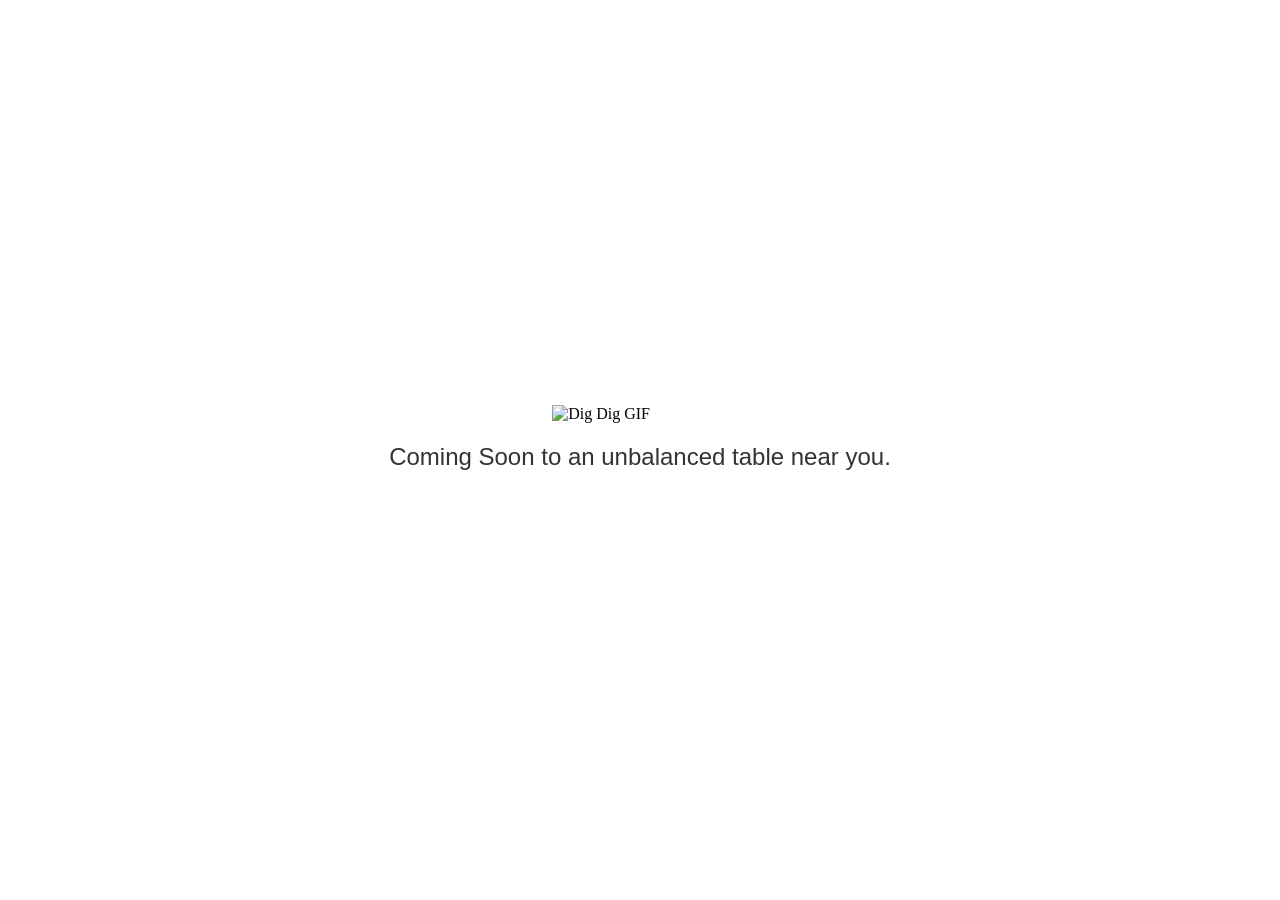
==== index.html @ 2b05771e "Update index.html" ====
<!DOCTYPE html>
<html lang="en">
<head>
    <meta charset="UTF-8">
    <meta name="viewport" content="width=device-width, initial-scale=1.0">
    <meta http-equiv="X-UA-Compatible" content="IE=edge">
    <title>Dig-dig: Fixing unbalanced tables</title>
    <style>
        body, html {
            height: 100%;
            margin: 0;
            display: flex;
            justify-content: center;
            align-items: center;
            flex-direction: column; /* Stacks items vertically */
            background-color: #ffffff; /* White background */
        }
        img {
            width: 35%; /* Set the width of the GIF to 25% of the page */
            height: auto; /* Maintain aspect ratio */
        }
        p {
            font-size: 24px;
            font-family: Arial, sans-serif; /* Ensures Arial font */
            color: #333333;
            margin-top: 20px; /* Space between the GIF and text */
        }
    </style>
</head>
<body>
    <img src="https://res.cloudinary.com/dgdgcugns/image/upload/v1725746809/download_upkqeu.gif" alt="Dig Dig GIF">
    <p>Coming Soon to an unbalanced table near you.</p>
</body>
</html>
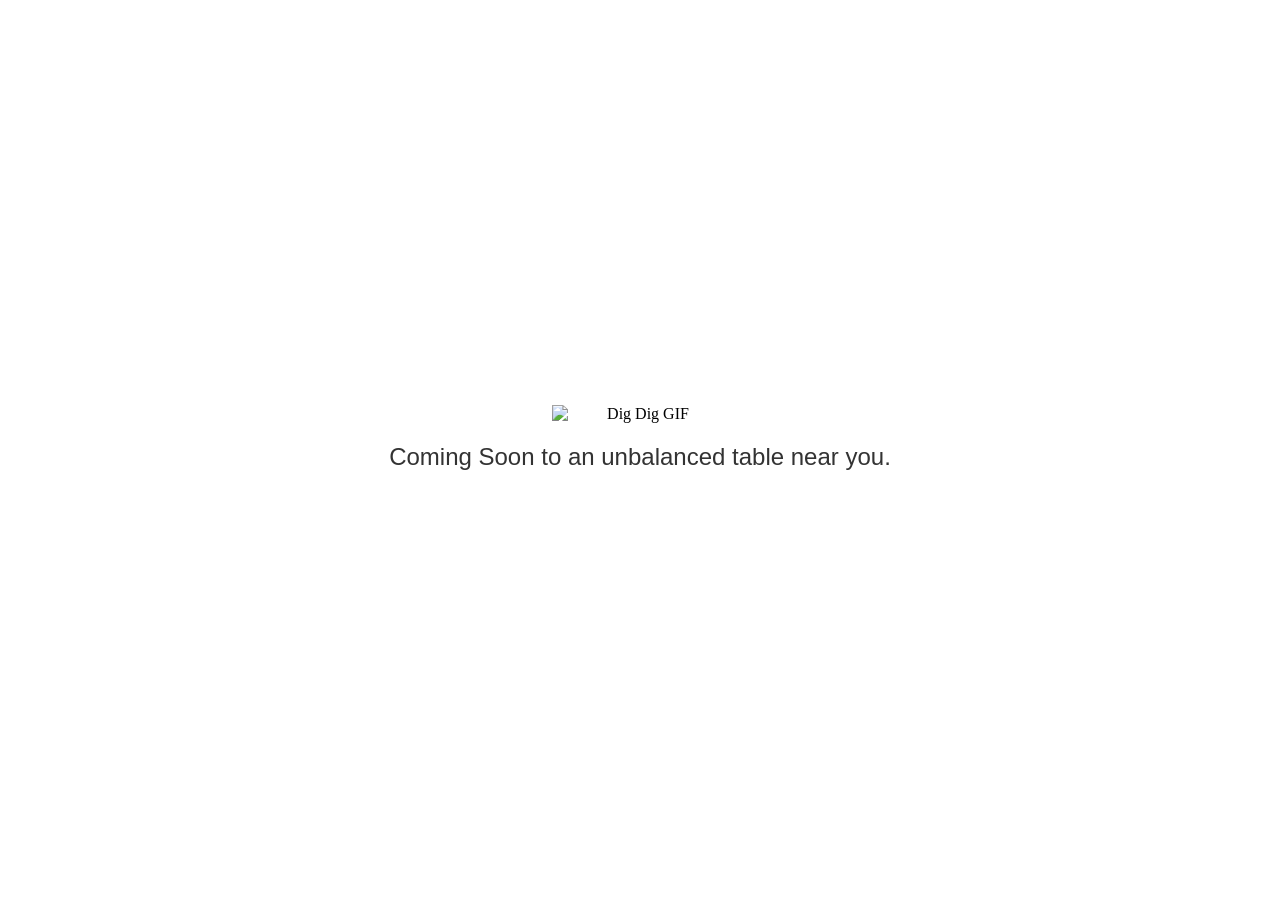
==== commit dcf06f58: "Update index.html" ====
--- a/index.html
+++ b/index.html
@@ -14,9 +14,10 @@
             align-items: center;
             flex-direction: column; /* Stacks items vertically */
             background-color: #ffffff; /* White background */
+            text-align: center; /* Center text for mobile */
         }
         img {
-            width: 35%; /* Set the width of the GIF to 25% of the page */
+            width: 35%; /* Set the width of the GIF to 35% of the page on larger screens */
             height: auto; /* Maintain aspect ratio */
         }
         p {
@@ -25,6 +26,16 @@
             color: #333333;
             margin-top: 20px; /* Space between the GIF and text */
         }
+
+        /* Add media queries to adjust for smaller screens */
+        @media (max-width: 600px) {
+            img {
+                width: 60%; /* Increase the size for mobile devices */
+            }
+            p {
+                font-size: 18px; /* Reduce text size on smaller screens */
+            }
+        }
     </style>
 </head>
 <body>
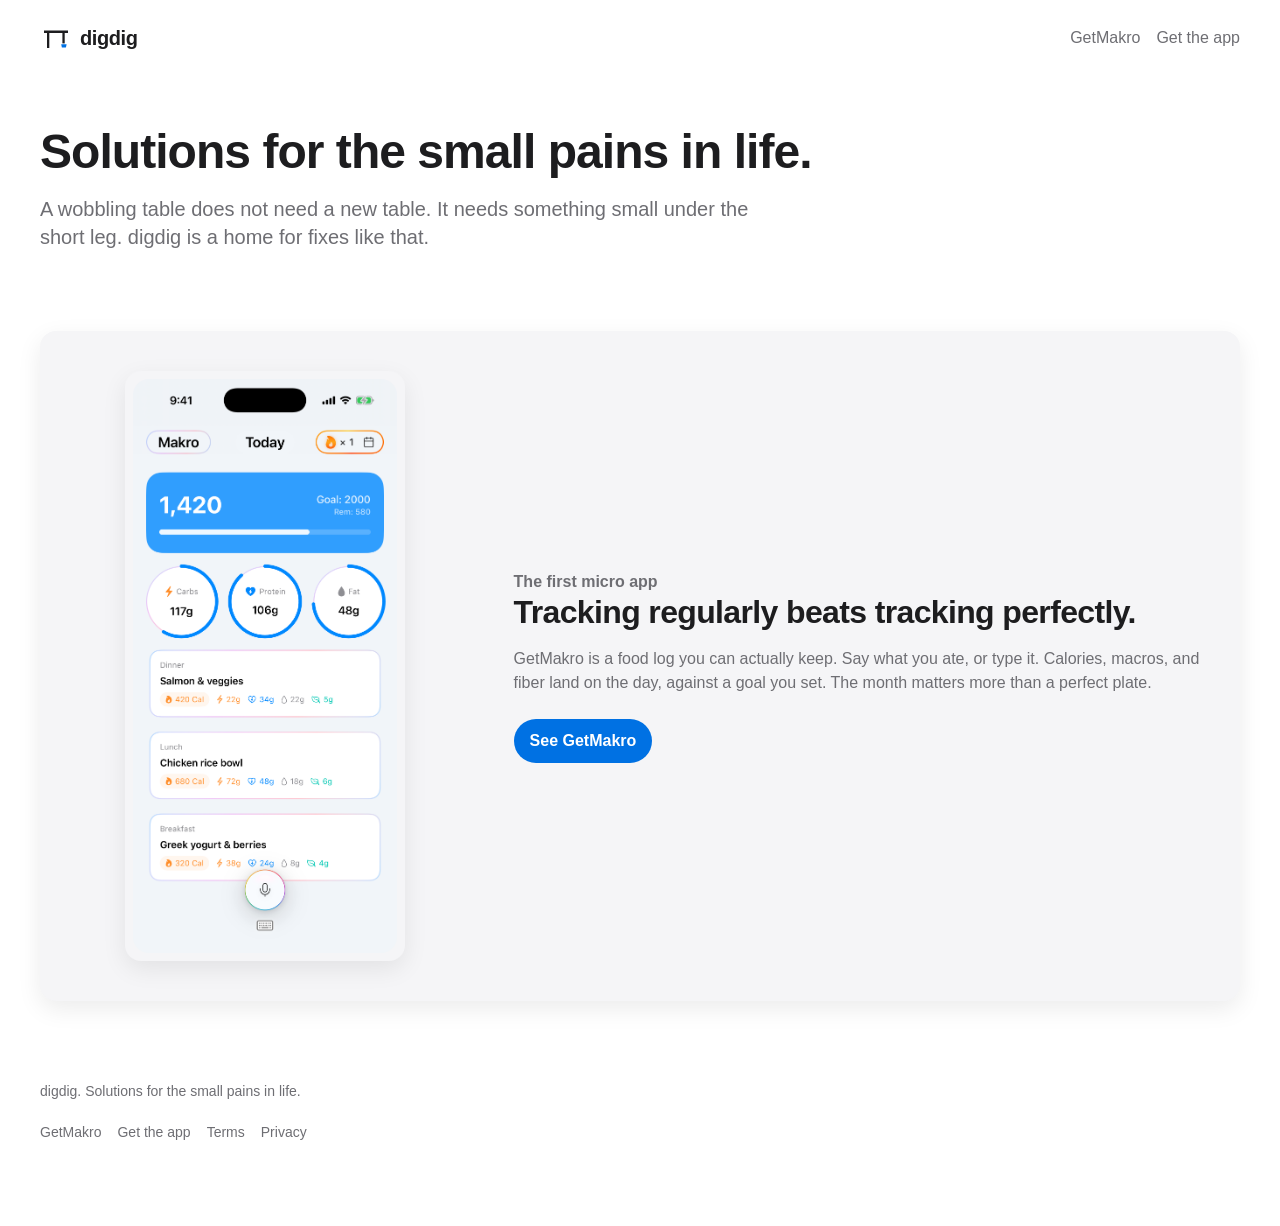
==== commit 75e523bd: "Publish the digdig site for the custom domain. GetMakro, its terms, and its privacy policy now live " ====
--- a/index.html
+++ b/index.html
@@ -1,45 +1,65 @@
 <!DOCTYPE html>
 <html lang="en">
 <head>
-    <meta charset="UTF-8">
-    <meta name="viewport" content="width=device-width, initial-scale=1.0">
-    <meta http-equiv="X-UA-Compatible" content="IE=edge">
-    <title>Dig-dig: Fixing unbalanced tables</title>
-    <style>
-        body, html {
-            height: 100%;
-            margin: 0;
-            display: flex;
-            justify-content: center;
-            align-items: center;
-            flex-direction: column; /* Stacks items vertically */
-            background-color: #ffffff; /* White background */
-            text-align: center; /* Center text for mobile */
-        }
-        img {
-            width: 35%; /* Set the width of the GIF to 35% of the page on larger screens */
-            height: auto; /* Maintain aspect ratio */
-        }
-        p {
-            font-size: 24px;
-            font-family: Arial, sans-serif; /* Ensures Arial font */
-            color: #333333;
-            margin-top: 20px; /* Space between the GIF and text */
-        }
-
-        /* Add media queries to adjust for smaller screens */
-        @media (max-width: 600px) {
-            img {
-                width: 60%; /* Increase the size for mobile devices */
-            }
-            p {
-                font-size: 18px; /* Reduce text size on smaller screens */
-            }
-        }
-    </style>
+  <meta charset="utf-8">
+  <meta name="viewport" content="width=device-width, initial-scale=1">
+  <title>digdig — Solutions for the small pains in life</title>
+  <meta name="description" content="digdig makes small tools for the small pains in life. GetMakro, a food log you can keep, is the first.">
+  <meta name="theme-color" content="#ffffff" media="(prefers-color-scheme: light)">
+  <meta name="theme-color" content="#000000" media="(prefers-color-scheme: dark)">
+  <link rel="icon" href="assets/favicon.svg" type="image/svg+xml">
+  <link rel="stylesheet" href="assets/css/site.css">
 </head>
 <body>
-    <img src="https://res.cloudinary.com/dgdgcugns/image/upload/v1725746809/download_upkqeu.gif" alt="Dig Dig GIF">
-    <p>Coming Soon to an unbalanced table near you.</p>
+  <a class="skip" href="#content">Skip to content</a>
+  <div class="wrap">
+    <header class="site-header">
+      <a class="brand" href="./">
+        <svg class="mark" viewBox="0 0 32 32" aria-hidden="true">
+          <path fill="currentColor" d="M4 8.5h24v2.4H4zM7 10.9h2.3V26H7z"/>
+          <path fill="currentColor" d="M22.4 10.9H24.7V21.4h-2.3z"/>
+          <path fill="var(--primary)" d="M21.2 22.2h5.4l-.7 3.3h-4z"/>
+        </svg>
+        <span>digdig</span>
+      </a>
+      <nav aria-label="Primary">
+        <a href="makro/">GetMakro</a>
+        <a href="https://apps.apple.com/us/app/getmakro/id6757253371">Get the app</a>
+      </nav>
+    </header>
+
+    <main id="content">
+      <section class="hero">
+        <div>
+          <h1>Solutions for the small pains in life.</h1>
+          <p class="lede">A wobbling table does not need a new table. It needs something small under the short leg. digdig is a home for fixes like that.</p>
+        </div>
+      </section>
+
+      <section class="app-band">
+        <div class="phone">
+          <img src="assets/makro/03-meals.png" alt="GetMakro showing a day of logged meals: salmon and veggies, a chicken rice bowl, and Greek yogurt and berries.">
+        </div>
+        <div>
+          <p class="kicker">The first micro app</p>
+          <h2>Tracking regularly beats tracking perfectly.</h2>
+          <p>GetMakro is a food log you can actually keep. Say what you ate, or type it. Calories, macros, and fiber land on the day, against a goal you set. The month matters more than a perfect plate.</p>
+          <div class="actions">
+            <a class="button" href="makro/">See GetMakro</a>
+          </div>
+        </div>
+      </section>
+    </main>
+
+    <footer class="site-footer">
+      <p>digdig. Solutions for the small pains in life.</p>
+      <p class="footer-links">
+        <a href="makro/">GetMakro</a>
+        <a href="https://apps.apple.com/us/app/getmakro/id6757253371">Get the app</a>
+        <a href="makro/terms/">Terms</a>
+        <a href="makro/privacy/">Privacy</a>
+      </p>
+    </footer>
+  </div>
 </body>
 </html>
--- a/assets/css/site.css
+++ b/assets/css/site.css
@@ -0,0 +1,447 @@
+:root {
+  color-scheme: light;
+  --bg: #ffffff;
+  --surface: #f5f5f7;
+  --text: #1d1d1f;
+  --text-secondary: #6e6e73;
+  --primary: #0071e3;
+  --primary-hover: #0066cc;
+  --primary-active: #005bb5;
+  --on-primary: #ffffff;
+  --shadow: 0 8px 24px rgba(0, 0, 0, 0.08);
+  --focus: #0071e3;
+  --font: -apple-system, BlinkMacSystemFont, "SF Pro Text", "Segoe UI", sans-serif;
+  --wrap: 1200px;
+  --radius-sm: 8px;
+  --radius-md: 16px;
+  --radius-pill: 999px;
+  --space-1: 4px;
+  --space-2: 8px;
+  --space-3: 16px;
+  --space-4: 24px;
+  --space-5: 32px;
+  --space-6: 40px;
+  --space-7: 48px;
+  --space-8: 64px;
+  --space-9: 80px;
+  --space-10: 96px;
+}
+
+@media (prefers-color-scheme: dark) {
+  :root {
+    color-scheme: dark;
+    --bg: #000000;
+    --surface: #1c1c1e;
+    --text: #f5f5f7;
+    --text-secondary: #a1a1a6;
+    --primary: #0071e3;
+    --primary-hover: #0066cc;
+    --primary-active: #0066cc;
+    --on-primary: #ffffff;
+    --shadow: 0 8px 24px rgba(0, 0, 0, 0.45);
+    --focus: #409cff;
+  }
+}
+
+* { box-sizing: border-box; }
+
+html { scroll-behavior: smooth; }
+
+body {
+  margin: 0;
+  background: var(--bg);
+  color: var(--text);
+  font-family: var(--font);
+  font-size: 16px;
+  font-weight: 400;
+  line-height: 1.5;
+}
+
+img { max-width: 100%; height: auto; }
+
+a { color: var(--primary); }
+
+p { margin: 0 0 var(--space-3); }
+
+.skip {
+  position: absolute;
+  left: var(--space-3);
+  top: -48px;
+  background: var(--text);
+  color: var(--bg);
+  padding: var(--space-2) var(--space-3);
+  border-radius: var(--radius-sm);
+  text-decoration: none;
+  z-index: 2;
+}
+
+.skip:focus { top: var(--space-3); }
+
+.wrap {
+  width: min(var(--wrap), calc(100% - 32px));
+  margin: 0 auto;
+}
+
+.site-header {
+  display: flex;
+  flex-wrap: wrap;
+  align-items: center;
+  justify-content: space-between;
+  gap: var(--space-2) var(--space-4);
+  padding: var(--space-3) 0;
+}
+
+.brand {
+  display: inline-flex;
+  align-items: center;
+  gap: var(--space-2);
+  min-height: 44px;
+  color: var(--text);
+  text-decoration: none;
+  font-size: 20px;
+  font-weight: 600;
+  letter-spacing: -0.02em;
+}
+
+.mark { width: 32px; height: 32px; display: block; }
+
+nav {
+  display: flex;
+  flex-wrap: wrap;
+  gap: var(--space-1) var(--space-3);
+}
+
+nav a {
+  display: inline-flex;
+  align-items: center;
+  min-height: 44px;
+  color: var(--text-secondary);
+  text-decoration: none;
+  font-size: 16px;
+  font-weight: 400;
+}
+
+nav a:hover,
+nav a[aria-current="page"] {
+  color: var(--text);
+}
+
+nav a[aria-current="page"] { font-weight: 600; }
+
+.hero,
+.idea,
+.app-band,
+.feature,
+.steps,
+.prices {
+  display: grid;
+  gap: var(--space-5);
+}
+
+.hero { align-items: start; padding-top: var(--space-4); }
+
+h1, h2, h3 {
+  margin: 0 0 var(--space-3);
+  font-weight: 700;
+  letter-spacing: -0.02em;
+  line-height: 1.15;
+  overflow-wrap: break-word;
+}
+
+h1 { font-size: 32px; }
+
+h2 { font-size: 24px; }
+
+h3 { font-size: 24px; }
+
+.kicker {
+  margin: 0 0 var(--space-2);
+  color: var(--text-secondary);
+  font-size: 14px;
+  font-weight: 600;
+}
+
+.lede,
+.section-copy,
+.feature p,
+.app-band p,
+.card p,
+.fine,
+.crumbs,
+.updated,
+.site-footer {
+  color: var(--text-secondary);
+}
+
+.lede {
+  margin: 0;
+  max-width: 66ch;
+  font-size: 20px;
+  line-height: 1.4;
+}
+
+.section-copy {
+  margin: 0 0 var(--space-4);
+  max-width: 66ch;
+  font-size: 16px;
+}
+
+section { padding: var(--space-7) 0; }
+
+.idea p { max-width: 66ch; }
+
+.actions {
+  display: flex;
+  flex-wrap: wrap;
+  align-items: center;
+  gap: var(--space-2) var(--space-3);
+  margin-top: var(--space-4);
+}
+
+.pills {
+  display: flex;
+  flex-wrap: wrap;
+  gap: var(--space-2);
+  margin-top: var(--space-4);
+}
+
+.pill,
+.badge {
+  display: inline-flex;
+  align-items: center;
+  min-height: 32px;
+  padding: var(--space-1) var(--space-3);
+  border-radius: var(--radius-pill);
+  background: var(--surface);
+  color: var(--text);
+  font-size: 14px;
+  font-weight: 600;
+}
+
+.badge {
+  min-height: 24px;
+  margin-left: var(--space-2);
+  padding: 0 var(--space-2);
+  background: var(--bg);
+  font-size: 12px;
+  vertical-align: 2px;
+}
+
+.button,
+.text-link {
+  display: inline-flex;
+  align-items: center;
+  justify-content: center;
+  min-height: 44px;
+  padding: var(--space-2) var(--space-3);
+  border-radius: var(--radius-pill);
+  font-size: 16px;
+  font-weight: 600;
+  text-decoration: none;
+  transition: background-color 200ms ease-out, color 200ms ease-out;
+}
+
+.button {
+  background: var(--primary);
+  color: var(--on-primary);
+}
+
+.button:hover { background: var(--primary-hover); }
+
+.button:active { background: var(--primary-active); }
+
+.text-link {
+  padding-left: var(--space-2);
+  padding-right: var(--space-2);
+  color: var(--primary);
+  background: transparent;
+}
+
+.text-link:hover { background: var(--surface); }
+
+.gif-frame,
+.card,
+.app-band,
+.phone {
+  background: var(--surface);
+  border-radius: var(--radius-md);
+  box-shadow: var(--shadow);
+}
+
+.gif-frame { padding: var(--space-3); }
+
+.gif-frame img,
+.phone img {
+  display: block;
+  width: 100%;
+  border-radius: var(--radius-md);
+}
+
+.gif-frame figcaption {
+  margin: var(--space-3) var(--space-1) var(--space-1);
+  color: var(--text-secondary);
+  font-size: 14px;
+}
+
+.card { padding: var(--space-4); }
+
+.card strong,
+.card h3 {
+  display: block;
+  margin: 0 0 var(--space-2);
+  font-size: 16px;
+  font-weight: 600;
+  letter-spacing: -0.01em;
+  line-height: 1.3;
+}
+
+.card p { margin: 0; font-size: 16px; }
+
+.amount {
+  margin: var(--space-3) 0 var(--space-1);
+  font-size: 32px;
+  font-weight: 700;
+  letter-spacing: -0.02em;
+  line-height: 1;
+  color: var(--text);
+}
+
+.amount span {
+  font-size: 16px;
+  font-weight: 600;
+  letter-spacing: 0;
+}
+
+.phone {
+  width: min(280px, 100%);
+  margin: 0 auto;
+  padding: var(--space-2);
+  overflow: hidden;
+}
+
+.features {
+  display: grid;
+  gap: var(--space-8);
+}
+
+.app-band { padding: var(--space-4); align-items: center; }
+
+.app-band p { margin: 0; font-size: 16px; }
+
+.fine { margin: var(--space-3) 0 0; font-size: 14px; }
+
+.fine li { margin: 0 0 var(--space-2); }
+
+.plain-list { margin: var(--space-3) 0 0; padding-left: var(--space-4); }
+
+.crumbs { margin: var(--space-3) 0 0; font-size: 14px; }
+
+.crumbs a { color: var(--text-secondary); text-decoration: none; }
+
+.crumbs a:hover { color: var(--text); }
+
+.legal { max-width: 68ch; }
+
+.legal h2 { margin-top: var(--space-7); }
+
+.legal ul,
+.legal ol { margin: 0 0 var(--space-3); padding-left: var(--space-4); }
+
+.legal li { margin: 0 0 var(--space-2); }
+
+.legal a { font-weight: 600; }
+
+.updated { margin: 0 0 var(--space-3); font-size: 14px; }
+
+.site-footer {
+  margin-top: var(--space-7);
+  padding: var(--space-5) 0 var(--space-8);
+  font-size: 14px;
+}
+
+.site-footer p { margin: 0 0 var(--space-2); }
+
+.footer-links {
+  display: flex;
+  flex-wrap: wrap;
+  gap: var(--space-2) var(--space-3);
+}
+
+.footer-links a {
+  display: inline-flex;
+  align-items: center;
+  min-height: 44px;
+  color: var(--text-secondary);
+  text-decoration: none;
+}
+
+.footer-links a:hover { color: var(--text); }
+
+.hero > *,
+.idea > *,
+.app-band > *,
+.feature > * {
+  min-width: 0;
+}
+
+:focus-visible {
+  outline: 2px solid var(--focus);
+  outline-offset: 3px;
+}
+
+@media (min-width: 768px) {
+  .wrap { width: min(var(--wrap), calc(100% - 48px)); }
+
+  h1 { font-size: 48px; }
+
+  h2 { font-size: 32px; }
+
+  .amount { font-size: 48px; }
+
+  section { padding: var(--space-9) 0; }
+
+  .hero {
+    grid-template-columns: 1.1fr 0.9fr;
+    align-items: end;
+    gap: var(--space-8);
+    padding-top: var(--space-7);
+  }
+
+  .hero:not(:has(.phone)) { grid-template-columns: 1fr; }
+
+  .idea { grid-template-columns: 0.8fr 1.2fr; gap: var(--space-8); }
+
+  .app-band {
+    grid-template-columns: 0.7fr 1.3fr;
+    gap: var(--space-8);
+    padding: var(--space-6);
+  }
+
+  .feature {
+    grid-template-columns: 0.8fr 1.2fr;
+    gap: var(--space-8);
+    align-items: center;
+  }
+
+  .feature.reverse { grid-template-columns: 1.2fr 0.8fr; }
+
+  .feature.reverse .phone { order: 2; }
+
+  .steps { grid-template-columns: repeat(3, 1fr); }
+
+  .phone { margin: 0 auto; }
+}
+
+@media (min-width: 1024px) {
+  .prices { grid-template-columns: 1fr 1fr; max-width: 760px; }
+}
+
+@media (prefers-reduced-motion: reduce) {
+  html { scroll-behavior: auto; }
+
+  *,
+  *::before,
+  *::after {
+    transition-duration: 0.01ms !important;
+  }
+}
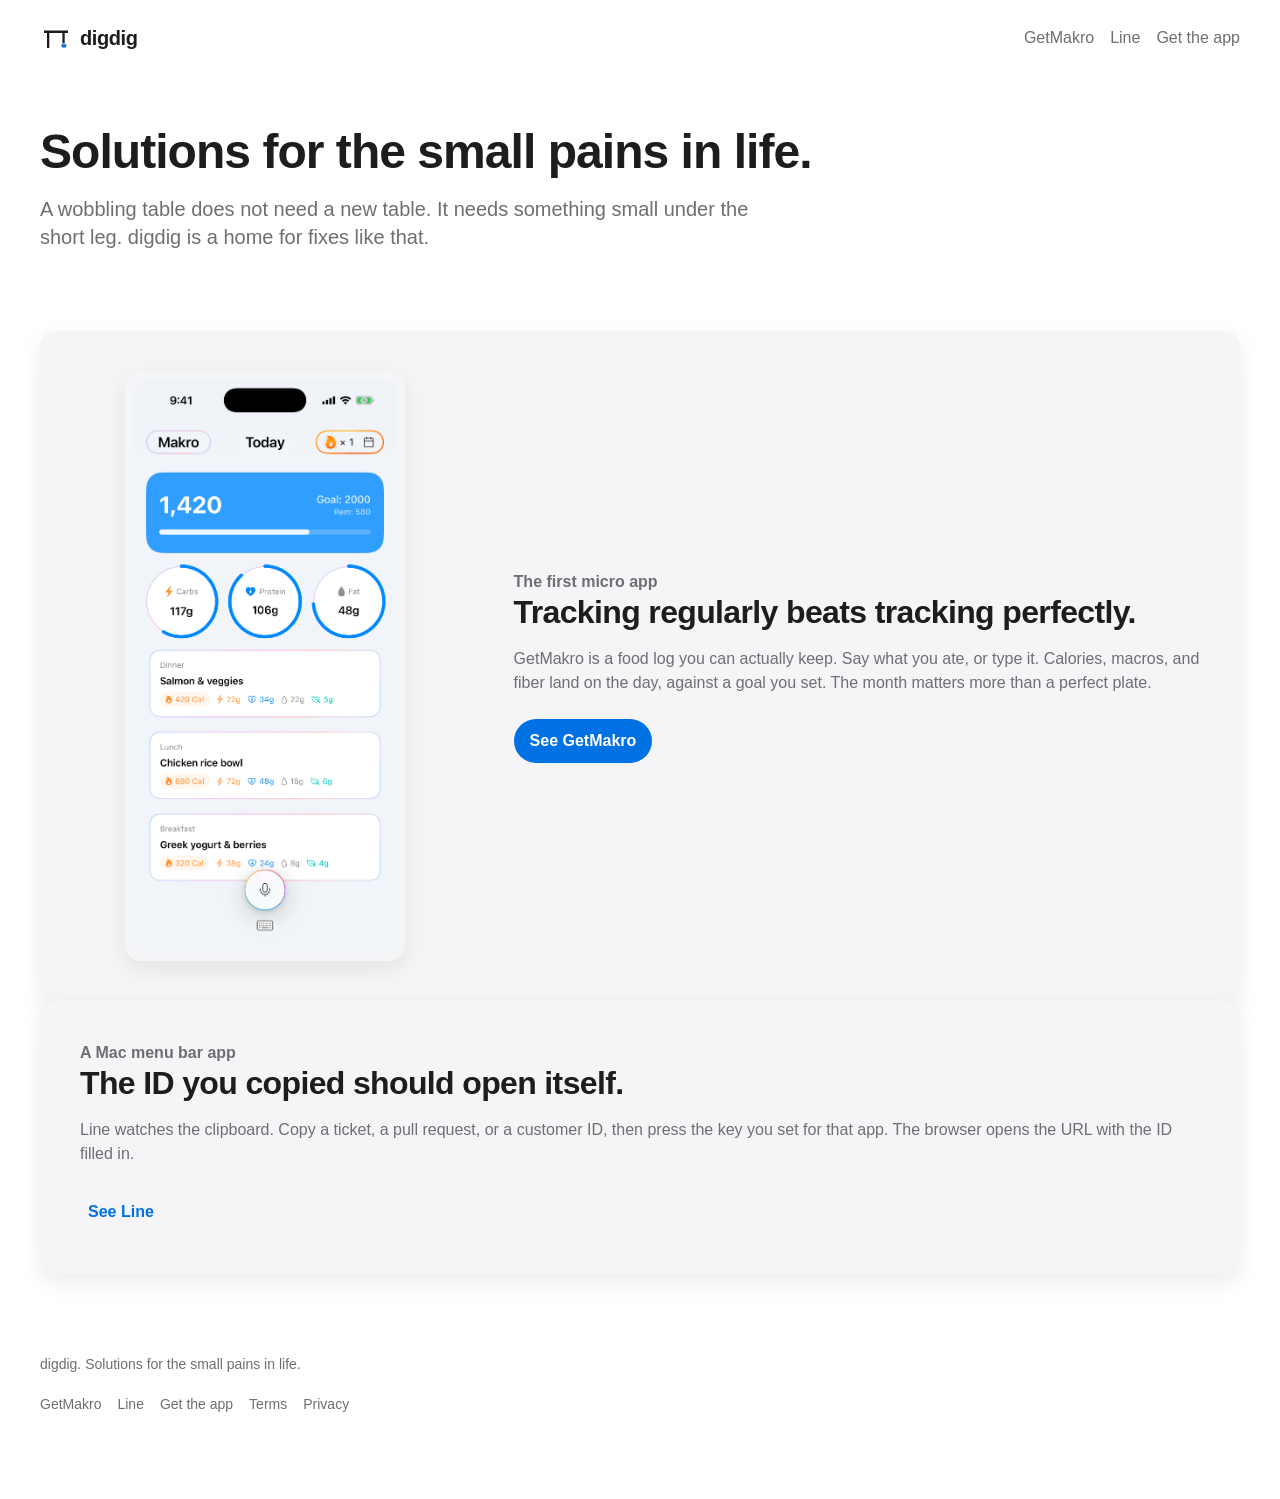
==== commit e788fd4c: "Add a Line page so the menu bar app sits beside GetMakro. Co-authored-by: Cursor <cursoragent@cursor" ====
--- a/index.html
+++ b/index.html
@@ -4,7 +4,7 @@
   <meta charset="utf-8">
   <meta name="viewport" content="width=device-width, initial-scale=1">
   <title>digdig — Solutions for the small pains in life</title>
-  <meta name="description" content="digdig makes small tools for the small pains in life. GetMakro, a food log you can keep, is the first.">
+  <meta name="description" content="digdig makes small tools for the small pains in life. GetMakro is a food log you can keep. Line opens the ID you just copied.">
   <meta name="theme-color" content="#ffffff" media="(prefers-color-scheme: light)">
   <meta name="theme-color" content="#000000" media="(prefers-color-scheme: dark)">
   <link rel="icon" href="assets/favicon.svg" type="image/svg+xml">
@@ -24,6 +24,7 @@
       </a>
       <nav aria-label="Primary">
         <a href="makro/">GetMakro</a>
+        <a href="line/">Line</a>
         <a href="https://apps.apple.com/us/app/getmakro/id6757253371">Get the app</a>
       </nav>
     </header>
@@ -49,12 +50,24 @@
           </div>
         </div>
       </section>
+
+      <section class="app-band">
+        <div>
+          <p class="kicker">A Mac menu bar app</p>
+          <h2>The ID you copied should open itself.</h2>
+          <p>Line watches the clipboard. Copy a ticket, a pull request, or a customer ID, then press the key you set for that app. The browser opens the URL with the ID filled in.</p>
+          <div class="actions">
+            <a class="text-link" href="line/">See Line</a>
+          </div>
+        </div>
+      </section>
     </main>
 
     <footer class="site-footer">
       <p>digdig. Solutions for the small pains in life.</p>
       <p class="footer-links">
         <a href="makro/">GetMakro</a>
+        <a href="line/">Line</a>
         <a href="https://apps.apple.com/us/app/getmakro/id6757253371">Get the app</a>
         <a href="makro/terms/">Terms</a>
         <a href="makro/privacy/">Privacy</a>
--- a/assets/css/site.css
+++ b/assets/css/site.css
@@ -330,6 +330,35 @@
 
 .fine { margin: var(--space-3) 0 0; font-size: 14px; }
 
+.pattern {
+  font-family: ui-monospace, "SF Mono", Menlo, monospace;
+  font-size: 12px;
+  overflow-wrap: anywhere;
+}
+
+.catalog {
+  display: grid;
+  list-style: none;
+  margin: 0;
+  padding: var(--space-2) var(--space-4);
+  background: var(--surface);
+  border-radius: var(--radius-md);
+  box-shadow: var(--shadow);
+}
+
+.catalog li {
+  display: grid;
+  gap: var(--space-1);
+  padding: var(--space-3) 0;
+}
+
+.catalog strong {
+  font-size: 16px;
+  font-weight: 600;
+}
+
+.catalog .pattern { color: var(--text-secondary); }
+
 .fine li { margin: 0 0 var(--space-2); }
 
 .plain-list { margin: var(--space-3) 0 0; padding-left: var(--space-4); }
@@ -417,6 +446,10 @@
     padding: var(--space-6);
   }
 
+  .app-band:not(:has(.phone)) { grid-template-columns: 1fr; }
+
+  .catalog { grid-template-columns: 1fr 1fr; column-gap: var(--space-6); }
+
   .feature {
     grid-template-columns: 0.8fr 1.2fr;
     gap: var(--space-8);
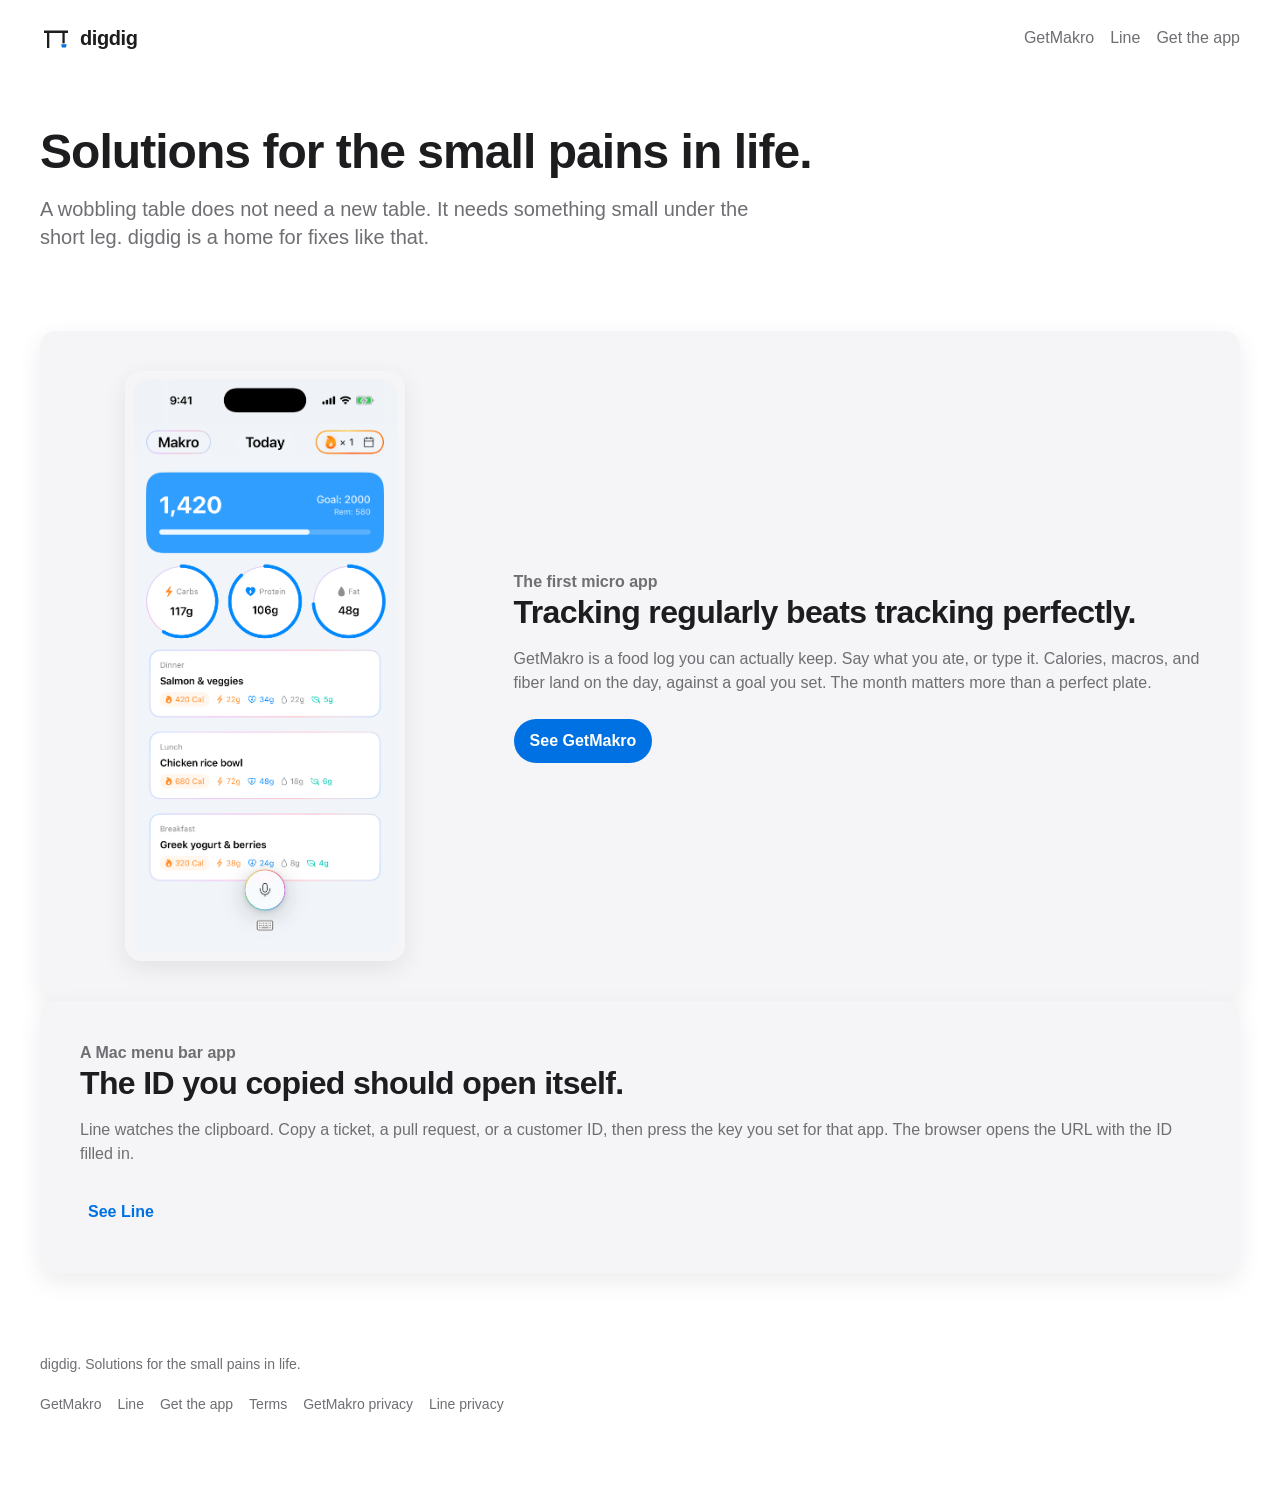
==== commit 434756a9: "Add a Line privacy policy so the Mac App Store listing has a public URL. Co-authored-by: Cursor <cur" ====
--- a/index.html
+++ b/index.html
@@ -70,7 +70,8 @@
         <a href="line/">Line</a>
         <a href="https://apps.apple.com/us/app/getmakro/id6757253371">Get the app</a>
         <a href="makro/terms/">Terms</a>
-        <a href="makro/privacy/">Privacy</a>
+        <a href="makro/privacy/">GetMakro privacy</a>
+        <a href="line/privacy/">Line privacy</a>
       </p>
     </footer>
   </div>
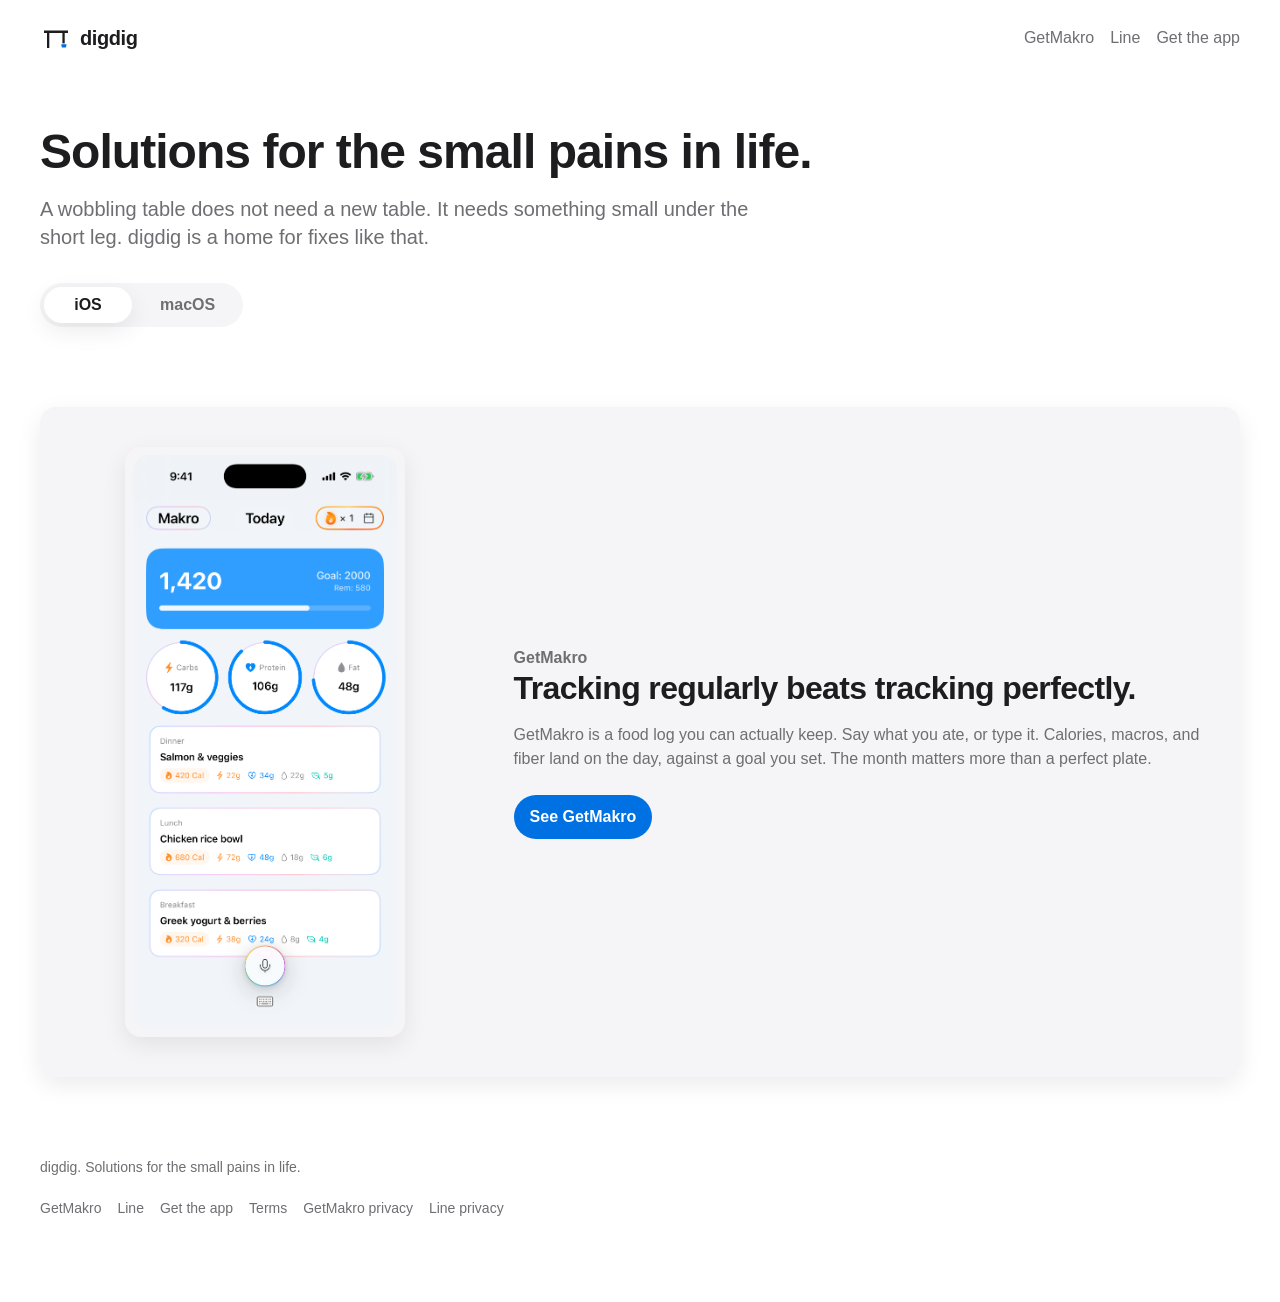
==== commit 1a540469: "Split the homepage into iOS and macOS tabs for GetMakro and Line. Co-authored-by: Cursor <cursoragen" ====
--- a/index.html
+++ b/index.html
@@ -30,37 +30,52 @@
     </header>
 
     <main id="content">
-      <section class="hero">
-        <div>
-          <h1>Solutions for the small pains in life.</h1>
-          <p class="lede">A wobbling table does not need a new table. It needs something small under the short leg. digdig is a home for fixes like that.</p>
-        </div>
-      </section>
+      <div class="platforms">
+        <section class="hero">
+          <div>
+            <h1>Solutions for the small pains in life.</h1>
+            <p class="lede">A wobbling table does not need a new table. It needs something small under the short leg. digdig is a home for fixes like that.</p>
+            <div class="tablist" role="tablist" aria-label="Platform">
+              <label class="tab">
+                <input type="radio" name="platform" value="ios" checked>
+                iOS
+              </label>
+              <label class="tab">
+                <input type="radio" name="platform" value="macos">
+                macOS
+              </label>
+            </div>
+          </div>
+        </section>
 
-      <section class="app-band">
-        <div class="phone">
-          <img src="assets/makro/03-meals.png" alt="GetMakro showing a day of logged meals: salmon and veggies, a chicken rice bowl, and Greek yogurt and berries.">
-        </div>
-        <div>
-          <p class="kicker">The first micro app</p>
-          <h2>Tracking regularly beats tracking perfectly.</h2>
-          <p>GetMakro is a food log you can actually keep. Say what you ate, or type it. Calories, macros, and fiber land on the day, against a goal you set. The month matters more than a perfect plate.</p>
-          <div class="actions">
-            <a class="button" href="makro/">See GetMakro</a>
+        <section class="app-band" data-platform="ios">
+          <div class="phone">
+            <img src="assets/makro/03-meals.png" alt="GetMakro showing a day of logged meals: salmon and veggies, a chicken rice bowl, and Greek yogurt and berries.">
           </div>
-        </div>
-      </section>
+          <div>
+            <p class="kicker">GetMakro</p>
+            <h2>Tracking regularly beats tracking perfectly.</h2>
+            <p>GetMakro is a food log you can actually keep. Say what you ate, or type it. Calories, macros, and fiber land on the day, against a goal you set. The month matters more than a perfect plate.</p>
+            <div class="actions">
+              <a class="button" href="makro/">See GetMakro</a>
+            </div>
+          </div>
+        </section>
 
-      <section class="app-band">
-        <div>
-          <p class="kicker">A Mac menu bar app</p>
-          <h2>The ID you copied should open itself.</h2>
-          <p>Line watches the clipboard. Copy a ticket, a pull request, or a customer ID, then press the key you set for that app. The browser opens the URL with the ID filled in.</p>
-          <div class="actions">
-            <a class="text-link" href="line/">See Line</a>
+        <section class="app-band" data-platform="macos">
+          <div class="app-mark">
+            <img src="assets/line/icon.png" alt="Line app icon, a white arrow on blue.">
           </div>
-        </div>
-      </section>
+          <div>
+            <p class="kicker">Line</p>
+            <h2>The ID you copied should open itself.</h2>
+            <p>Line watches the clipboard. Copy a ticket, a pull request, or a customer ID, then press the key you set for that app. The browser opens the URL with the ID filled in.</p>
+            <div class="actions">
+              <a class="button" href="line/">See Line</a>
+            </div>
+          </div>
+        </section>
+      </div>
     </main>
 
     <footer class="site-footer">
--- a/assets/css/site.css
+++ b/assets/css/site.css
@@ -319,6 +319,70 @@
   overflow: hidden;
 }
 
+.tablist {
+  display: inline-flex;
+  gap: 4px;
+  margin-top: var(--space-5);
+  padding: 4px;
+  background: var(--surface);
+  border-radius: var(--radius-pill);
+}
+
+.tab {
+  position: relative;
+  display: inline-flex;
+  align-items: center;
+  justify-content: center;
+  min-height: 36px;
+  min-width: 88px;
+  padding: 0 var(--space-4);
+  border-radius: var(--radius-pill);
+  color: var(--text-secondary);
+  font-size: 16px;
+  font-weight: 600;
+  cursor: pointer;
+}
+
+.tab input {
+  position: absolute;
+  width: 1px;
+  height: 1px;
+  margin: 0;
+  opacity: 0;
+}
+
+.tab:has(input:checked) {
+  background: var(--bg);
+  color: var(--text);
+  box-shadow: var(--shadow);
+}
+
+.tab:has(input:focus-visible) {
+  outline: 2px solid var(--focus);
+  outline-offset: 3px;
+}
+
+.platforms:has(input[value="ios"]:checked) [data-platform="macos"],
+.platforms:has(input[value="macos"]:checked) [data-platform="ios"] {
+  display: none;
+}
+
+.app-mark {
+  display: flex;
+  align-items: center;
+  justify-content: center;
+  width: min(280px, 100%);
+  margin: 0 auto;
+  background: transparent;
+  box-shadow: none;
+}
+
+.app-mark img {
+  width: 180px;
+  height: 180px;
+  border-radius: 22%;
+}
+
 .features {
   display: grid;
   gap: var(--space-8);
@@ -446,7 +510,7 @@
     padding: var(--space-6);
   }
 
-  .app-band:not(:has(.phone)) { grid-template-columns: 1fr; }
+  .app-band:not(:has(.phone, .app-mark)) { grid-template-columns: 1fr; }
 
   .catalog { grid-template-columns: 1fr 1fr; column-gap: var(--space-6); }
 
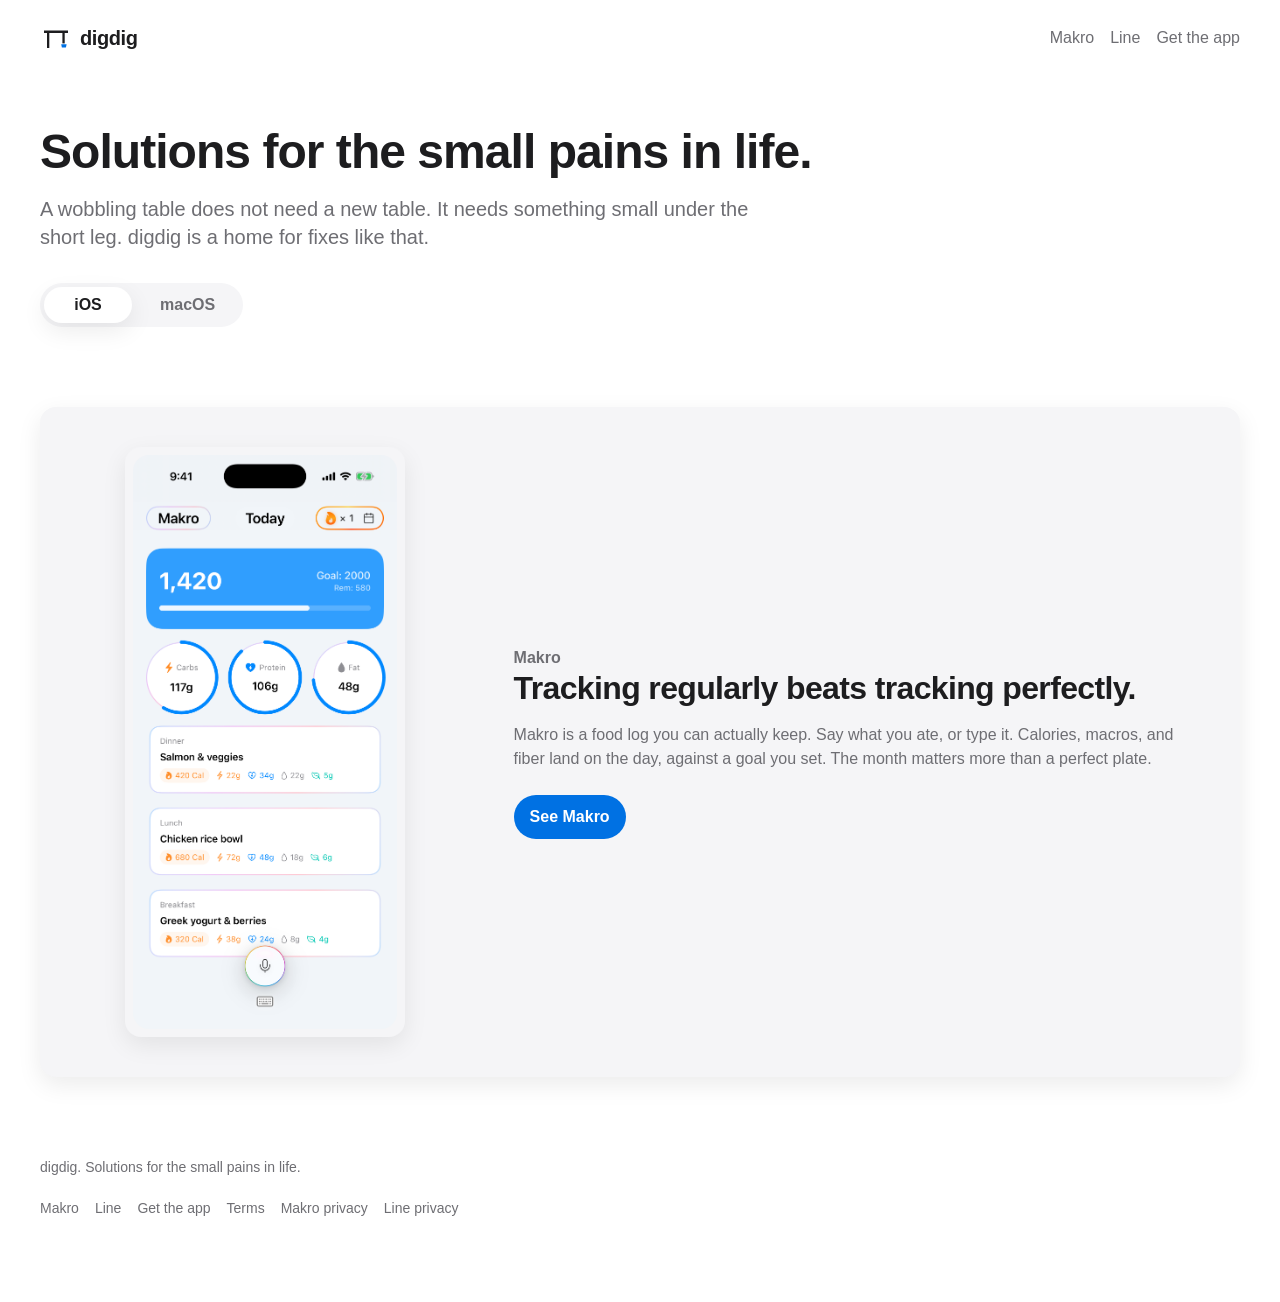
==== commit 47315f07: "Call the food log Makro in the site text. Co-authored-by: Cursor <cursoragent@cursor.com>" ====
--- a/index.html
+++ b/index.html
@@ -4,11 +4,11 @@
   <meta charset="utf-8">
   <meta name="viewport" content="width=device-width, initial-scale=1">
   <title>digdig — Solutions for the small pains in life</title>
-  <meta name="description" content="digdig makes small tools for the small pains in life. GetMakro is a food log you can keep. Line opens the ID you just copied.">
+  <meta name="description" content="digdig makes small tools for the small pains in life. Makro is a food log you can keep. Line opens the ID you just copied.">
   <meta name="theme-color" content="#ffffff" media="(prefers-color-scheme: light)">
   <meta name="theme-color" content="#000000" media="(prefers-color-scheme: dark)">
   <link rel="icon" href="assets/favicon.svg" type="image/svg+xml">
-  <link rel="stylesheet" href="assets/css/site.css">
+  <link rel="stylesheet" href="assets/css/site.css?v=3">
 </head>
 <body>
   <a class="skip" href="#content">Skip to content</a>
@@ -23,7 +23,7 @@
         <span>digdig</span>
       </a>
       <nav aria-label="Primary">
-        <a href="makro/">GetMakro</a>
+        <a href="makro/">Makro</a>
         <a href="line/">Line</a>
         <a href="https://apps.apple.com/us/app/getmakro/id6757253371">Get the app</a>
       </nav>
@@ -36,33 +36,27 @@
             <h1>Solutions for the small pains in life.</h1>
             <p class="lede">A wobbling table does not need a new table. It needs something small under the short leg. digdig is a home for fixes like that.</p>
             <div class="tablist" role="tablist" aria-label="Platform">
-              <label class="tab">
-                <input type="radio" name="platform" value="ios" checked>
-                iOS
-              </label>
-              <label class="tab">
-                <input type="radio" name="platform" value="macos">
-                macOS
-              </label>
+              <button type="button" class="tab" role="tab" id="tab-ios" aria-controls="panel-ios" aria-selected="true">iOS</button>
+              <button type="button" class="tab" role="tab" id="tab-macos" aria-controls="panel-macos" aria-selected="false" tabindex="-1">macOS</button>
             </div>
           </div>
         </section>
 
-        <section class="app-band" data-platform="ios">
+        <section class="app-band" id="panel-ios" role="tabpanel" aria-labelledby="tab-ios">
           <div class="phone">
-            <img src="assets/makro/03-meals.png" alt="GetMakro showing a day of logged meals: salmon and veggies, a chicken rice bowl, and Greek yogurt and berries.">
+            <img src="assets/makro/03-meals.png" alt="Makro showing a day of logged meals: salmon and veggies, a chicken rice bowl, and Greek yogurt and berries.">
           </div>
           <div>
-            <p class="kicker">GetMakro</p>
+            <p class="kicker">Makro</p>
             <h2>Tracking regularly beats tracking perfectly.</h2>
-            <p>GetMakro is a food log you can actually keep. Say what you ate, or type it. Calories, macros, and fiber land on the day, against a goal you set. The month matters more than a perfect plate.</p>
+            <p>Makro is a food log you can actually keep. Say what you ate, or type it. Calories, macros, and fiber land on the day, against a goal you set. The month matters more than a perfect plate.</p>
             <div class="actions">
-              <a class="button" href="makro/">See GetMakro</a>
+              <a class="button" href="makro/">See Makro</a>
             </div>
           </div>
         </section>
 
-        <section class="app-band" data-platform="macos">
+        <section class="app-band" id="panel-macos" role="tabpanel" aria-labelledby="tab-macos" hidden>
           <div class="app-mark">
             <img src="assets/line/icon.png" alt="Line app icon, a white arrow on blue.">
           </div>
@@ -81,14 +75,27 @@
     <footer class="site-footer">
       <p>digdig. Solutions for the small pains in life.</p>
       <p class="footer-links">
-        <a href="makro/">GetMakro</a>
+        <a href="makro/">Makro</a>
         <a href="line/">Line</a>
         <a href="https://apps.apple.com/us/app/getmakro/id6757253371">Get the app</a>
         <a href="makro/terms/">Terms</a>
-        <a href="makro/privacy/">GetMakro privacy</a>
+        <a href="makro/privacy/">Makro privacy</a>
         <a href="line/privacy/">Line privacy</a>
       </p>
     </footer>
   </div>
+  <script>
+    const tabs = document.querySelectorAll('[role="tab"]');
+    tabs.forEach((tab) => {
+      tab.addEventListener("click", () => {
+        tabs.forEach((item) => {
+          const selected = item === tab;
+          item.setAttribute("aria-selected", selected ? "true" : "false");
+          item.tabIndex = selected ? 0 : -1;
+          document.getElementById(item.getAttribute("aria-controls")).hidden = !selected;
+        });
+      });
+    });
+  </script>
 </body>
 </html>
--- a/assets/css/site.css
+++ b/assets/css/site.css
@@ -329,43 +329,29 @@
 }
 
 .tab {
-  position: relative;
   display: inline-flex;
   align-items: center;
   justify-content: center;
   min-height: 36px;
   min-width: 88px;
   padding: 0 var(--space-4);
+  border: 0;
   border-radius: var(--radius-pill);
+  background: transparent;
   color: var(--text-secondary);
+  font-family: inherit;
   font-size: 16px;
   font-weight: 600;
   cursor: pointer;
 }
 
-.tab input {
-  position: absolute;
-  width: 1px;
-  height: 1px;
-  margin: 0;
-  opacity: 0;
-}
-
-.tab:has(input:checked) {
+.tab[aria-selected="true"] {
   background: var(--bg);
   color: var(--text);
   box-shadow: var(--shadow);
 }
 
-.tab:has(input:focus-visible) {
-  outline: 2px solid var(--focus);
-  outline-offset: 3px;
-}
-
-.platforms:has(input[value="ios"]:checked) [data-platform="macos"],
-.platforms:has(input[value="macos"]:checked) [data-platform="ios"] {
-  display: none;
-}
+.app-band[hidden] { display: none; }
 
 .app-mark {
   display: flex;
